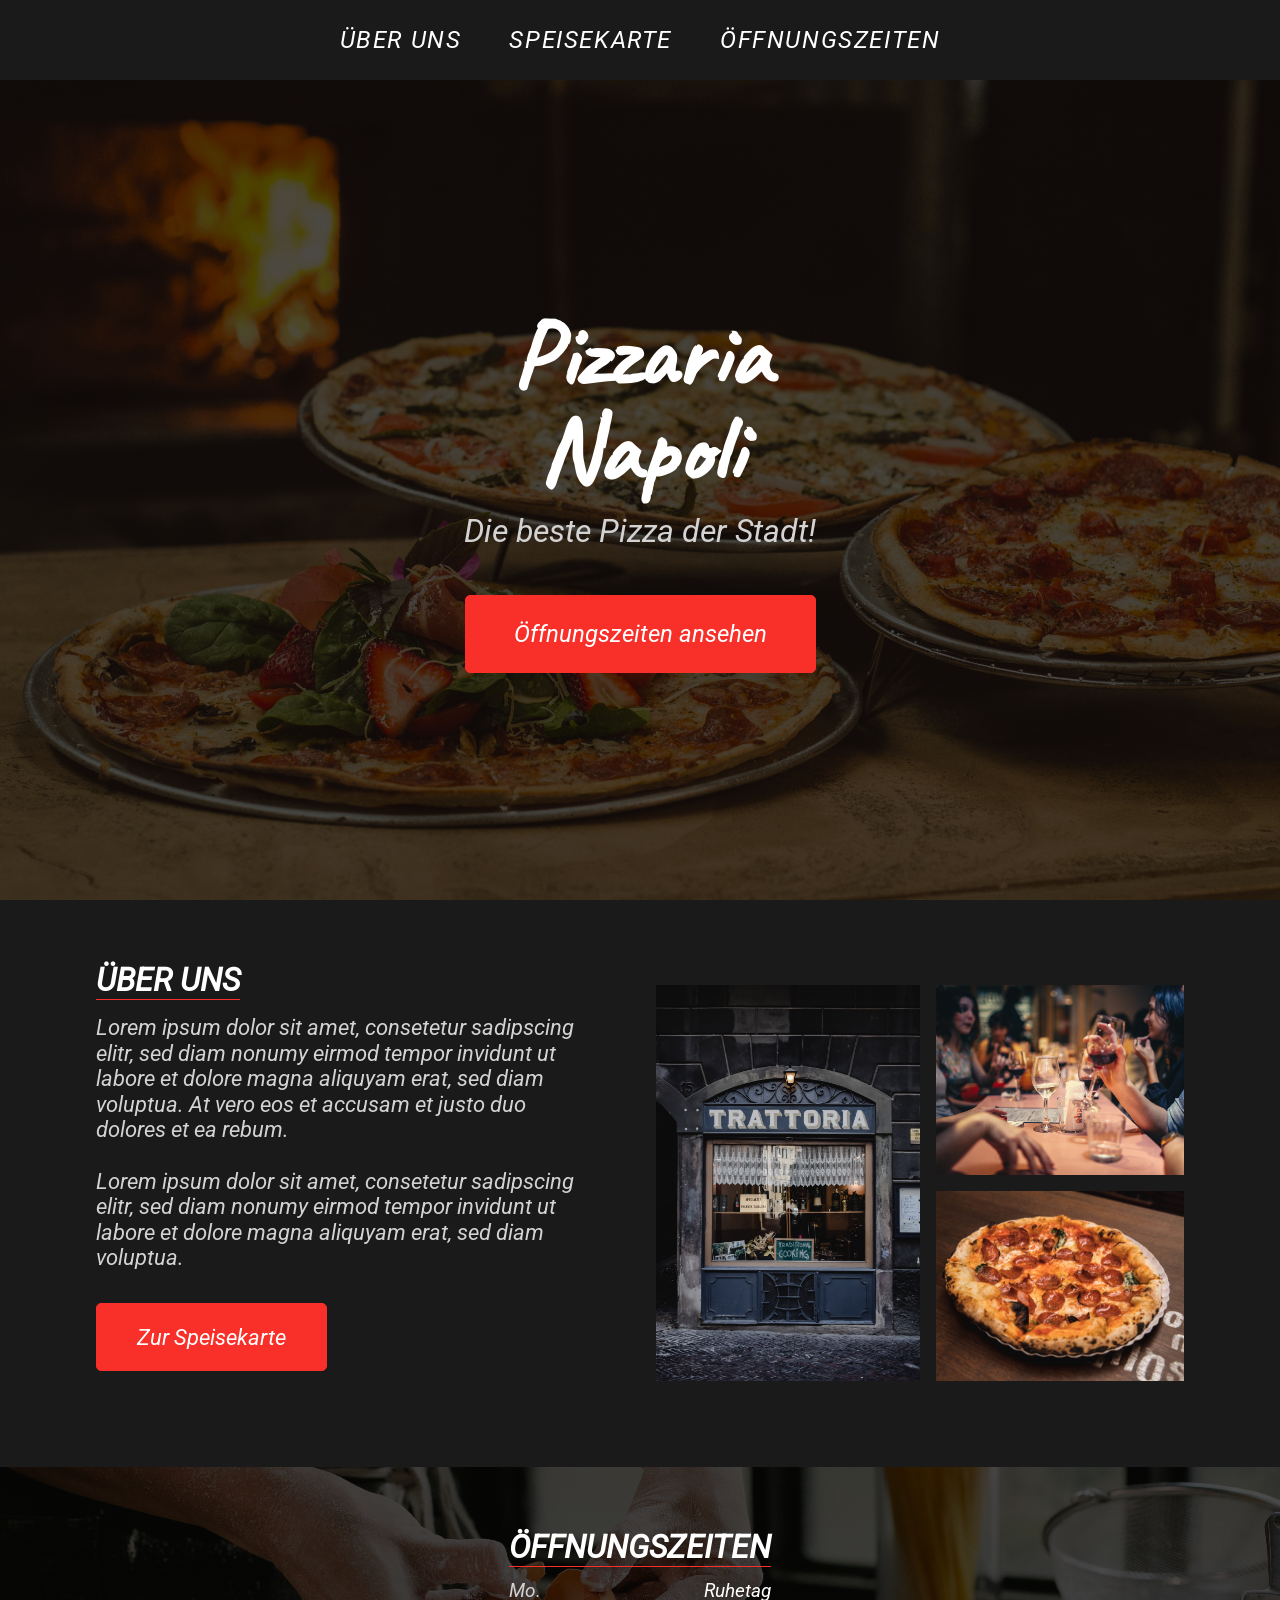
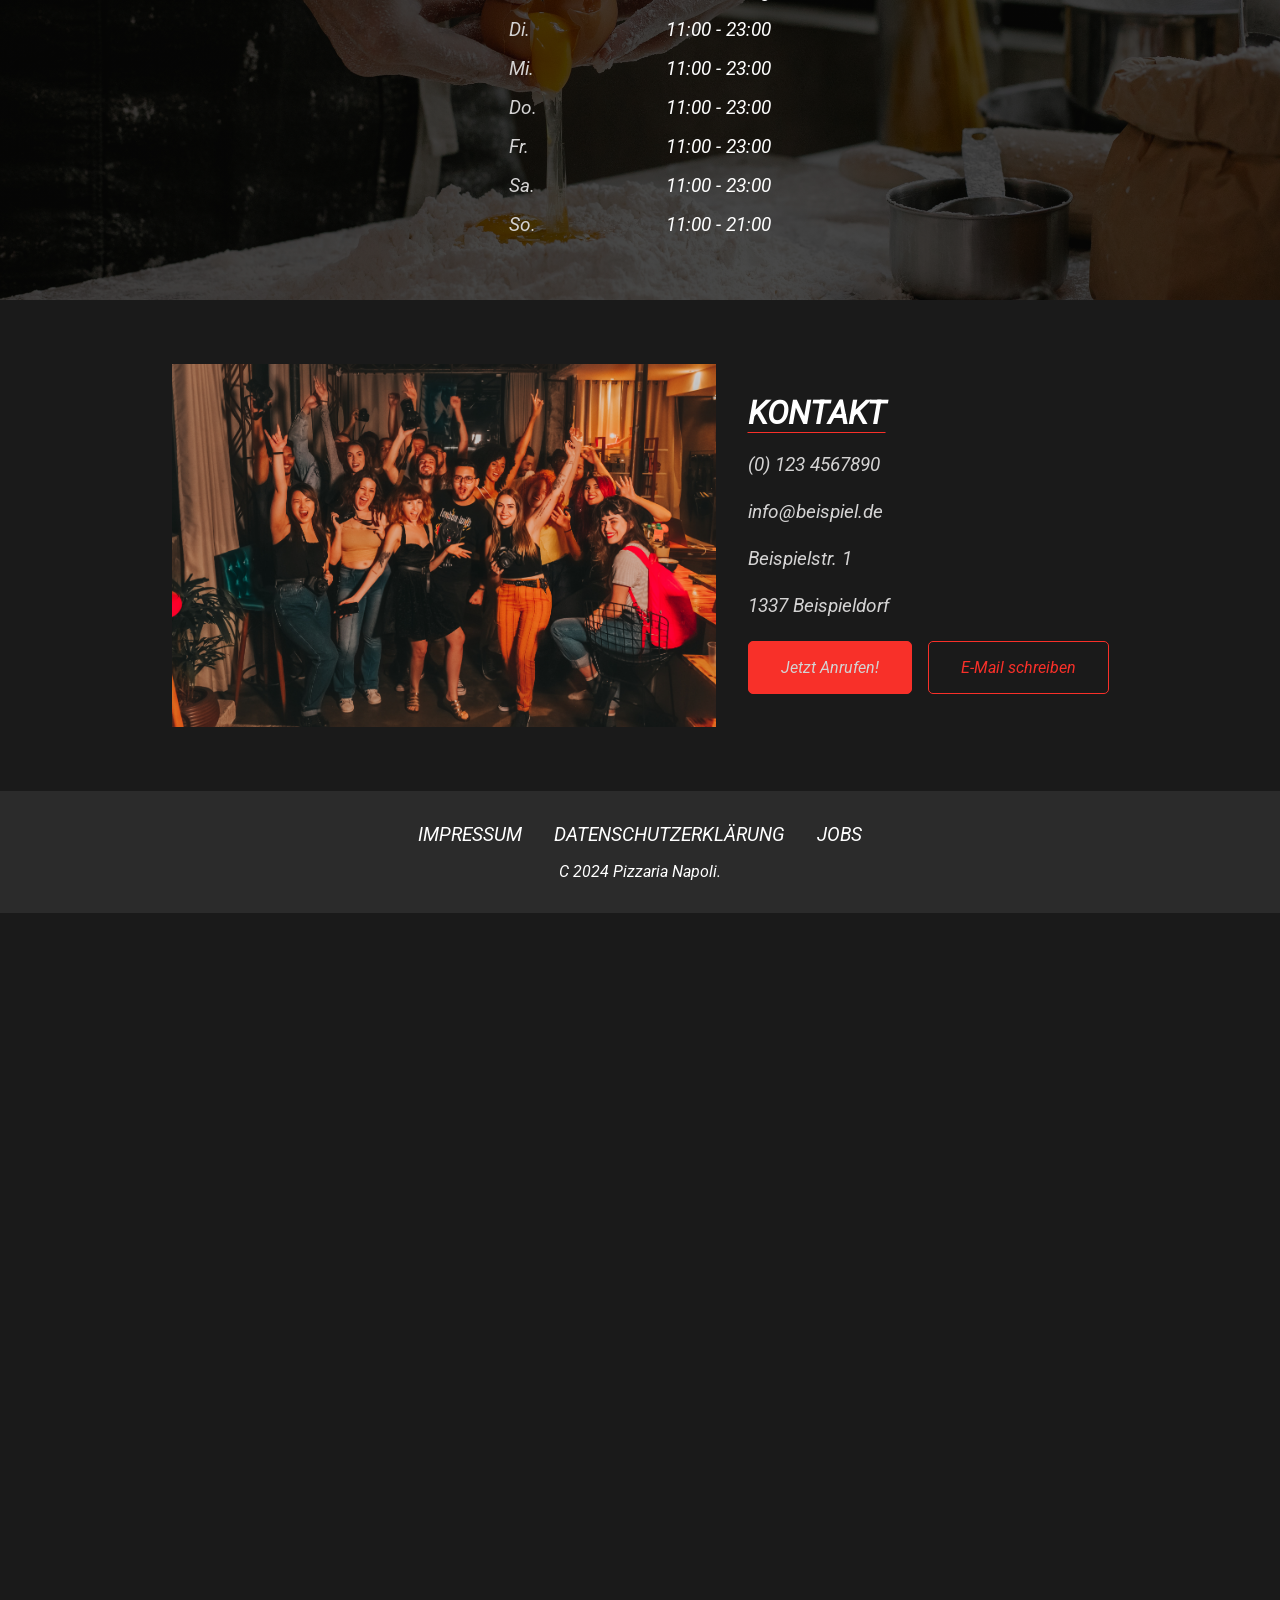
==== index.html @ c0d06c69 "fixing img problems" ====
<!doctype html>
<html lang="de">

<head>
  <meta charset="UTF-8" />
  <meta name="viewport" content="width=device-width, initial-scale=1.0" />
  <title>Document</title>
  <link rel="stylesheet" href="style.css" />
</head>

<body>
  <nav class="navbar">
    <a href="#about">ÜBER UNS</a>
    <a href="">SPEISE<wbr />KARTE</a>
    <a href="">ÖFFNUNGS<wbr />ZEITEN</a>
  </nav>
  <section class="hero">
    <h1 class="title">
      Pizzaria <br />
      Napoli
    </h1>
    <p class="subtitle">Die beste Pizza der Stadt!</p>
    <a class="btn" href="">Öffnungszeiten ansehen</a>
  </section>

  <section id="about" class="about">
    <div class="about-content">
      <h2 class="heading-info">ÜBER UNS</h2>
      <br />
      <p class="about-text">
        Lorem ipsum dolor sit amet, consetetur sadipscing elitr, sed diam
        nonumy eirmod tempor invidunt ut labore et dolore magna aliquyam erat,
        sed diam voluptua. At vero eos et accusam et justo duo dolores et ea
        rebum. <br />
        <br />
        Lorem ipsum dolor sit amet, consetetur sadipscing elitr, sed diam
        nonumy eirmod tempor invidunt ut labore et dolore magna aliquyam erat,
        sed diam voluptua.
      </p>

      <a href="" class="btn-card">Zur Speisekarte</a>

    </div>
    <div class="about-images">
      <img class="about-image about-image-large" src="./img/about-1.jpg" alt="" />
      <div class="about-images-small">
        <img class="about-image" src="./img/about-2.jpg" alt="" />
        <img class="about-image" src="./img/about-3.jpg" alt="" />
      </div>
    </div>
  </section>

  <section id="info" class="info">
    <div class="info-table">
      <h2 class="heading-info">ÖFFNUNGSZEITEN</h2>

      <div class="entry-plan">

        <p class="entry-days">
          <span class="days">Mo.</span>
          <span class="time">Ruhetag</span>
        </p>

        <p class="entry-days">
          <span class="days">Di.</span>
          <span class="time">11:00 - 23:00</span>
        </p>

        <p class="entry-days">
          <span class="days">Mi.</span>
          <span class="time">11:00 - 23:00</span>
        </p>

        <p class="entry-days">
          <span class="days">Do.</span>
          <span class="time">11:00 - 23:00</span>
        </p>

        <p class="entry-days">
          <span class="days">Fr.</span>
          <span class="time">11:00 - 23:00</span>
        </p>

        <p class="entry-days">
          <span class="days">Sa.</span>
          <span class="time">11:00 - 23:00</span>
        </p>

        <p class="entry-days">
          <span class="days">So.</span>
          <span class="time">11:00 - 21:00</span>
        </p>

      </div>

    </div>
  </section>

  <section class="contact">
    <div class="contact-content">
      <img src="./img/contact.jpg" alt="" class="contact-img">
      <div class="contact-details">
        <h2 class="heading-info">KONTAKT</h2>
        <p class="contact-detail">(0) 123 4567890</p>
        <p class="contact-detail">info@beispiel.de</p>
        <p class="contact-detail">Beispielstr. 1</p>
        <p class="contact-detail">1337 Beispieldorf</p>

        <div class="contact-action">
          <a class="btn-call" href="tel:01234567890">Jetzt Anrufen!</a>
          <a href="mailto:info@beispiel.de" class="btn-invert">E-Mail schreiben</a>
        </div>
      </div>
    </div>
  </section>

  <footer class="footer">
    <div class="footer-links">
      <a href="#" class="footer-item">IMPRESSUM</a>
      <a href="#" class="footer-item">DATENSCHUTZERKLÄRUNG</a>
      <a href="#" class="footer-item">JOBS</a>
    </div>
    <p class="footer-copyright">
      C 2024 Pizzaria Napoli.
    </p>

  </footer>

  <section class="placeholder"></section>
</body>

</html>
---- style.css ----
html {
  scroll-behavior: smooth;
}

@font-face {
  font-family: "Caveat";
  src: url("/fonts/Caveat-VariableFont_wght.ttf") format("truetype");
  font-weight: normal;
  font-style: normal;
}

@font-face {
  font-family: "Roboto";
  src: url("/fonts/Roboto-Italic-VariableFont_wdth,wght.ttf") format("truetype");
  font-weight: normal;
  font-style: normal;
}

.placeholder {
  height: 100vh;
}

* {
  margin: 0;
  padding: 0;
}

body {
  background-color: #1a1a1a;
  font-family: "Roboto", sans-serif;
  color: var(--heading-color);

  --primary-color: #f83029;
  --heading-color: rgb(255, 255, 255);
  --text-color: rgb(212, 211, 211);
}

.navbar {
  display: flex;
  justify-content: center;
  align-items: center;
  height: 5rem;
  gap: 1rem;
  font-size: 0.8rem;
  text-align: center;
}

.navbar a {
  text-decoration: none;
  color: var(--heading-color);
  font-family: "Roboto", sans-serif;
  text-transform: uppercase;
  letter-spacing: 0.1rem;
}

.navbar a:hover {
  color: var(--primary-color);
  transition: color 0.3s ease-in-out;
}

.hero {
  background:
    linear-gradient(rgba(0, 0, 0, 0.7), rgba(0, 0, 0, 0.7)), url(./img/hero.jpg);
  background-size: cover;
  background-position: center;
  height: calc(100vh - 5rem);
  display: flex;
  flex-direction: column;
  align-items: center;
  justify-content: center;
  text-align: center;
}

.title {
  font-family: "Caveat", cursive;
  font-size: 3rem;
  line-height: 3rem;
  margin: 0;
}

.subtitle {
  font-family: "Roboto", sans-serif;
  line-height: 1.5rem;
  color: var(--text-color);
  margin: 1rem 0;
}

.btn {
  display: inline-block;
  padding: 1rem 2rem;
  background-color: var(--primary-color);
  text-decoration: none;
  border-radius: 5px;
  margin-top: 2rem;
  border: 1px solid var(--primary-color);
  color: white;
}

.btn-invert {
  background-color: transparent;
    color: var(--primary-color);
    width: fit-content;
    padding: 1rem 2rem;
    border: 1px solid var(--primary-color);
    border-radius: 5px;
    text-decoration: none;
    transition: all 0.2s ease-in-out;
}

.btn-invert:hover {
  background-color: var(--primary-color);
  color: white;
  border: 1px solid var(--primary-color);
  transition: all 0.3s ease-in-out;
}

.btn-call {
  background-color: var(--primary-color);
  color: var(--text-color);
    width: fit-content;
    padding: 1rem 2rem;
    border: 1px solid var(--primary-color);
    border-radius: 5px;
    text-decoration: none;
    transition: all 0.2s ease-in-out;
}

.btn-call:hover {
  background-color: transparent;
  color: var(--primary-color);
  border: 1px solid var(--primary-color);
  transition: all 0.3s ease-in-out;
} 


.btn:hover {
  background-color: transparent;
  color: var(--primary-color);
  border: 1px solid var(--primary-color);
  transition: all 0.3s ease-in-out;
}

.about {
  padding: 4rem 2rem;
}

.about-content {
  display: flex;
  flex-direction: column;
  align-items: left;
}
.heading {
  text-decoration: underline;
  text-decoration-thickness: 1px;
  text-decoration-color: var(--primary-color);
  text-underline-offset: 0.5rem;
  font-size: 2rem;
  line-height: 2rem;
  letter-spacing: 0, 2rem;
  margin-bottom: 1rem;
}

.about-text {
  color: var(--text-color);
  line-height: 1.2rem;
  margin-bottom: 2rem;
}

.btn-card {
    padding: 1rem 2rem;
    width: fit-content;
    background-color: var(--primary-color);
    text-decoration: none;
    border-radius: 5px;
    border: 1px solid var(--primary-color);
    color: white;
    margin: 0 0 2rem;
}

.btn-card:hover {
  background-color: transparent;
  color: var(--primary-color);
  border: 1px solid var(--primary-color);
  transition: all 0.3s ease-in-out;
}

.about-images {
  display: flex;
  width: 100%;
  gap: 0.5rem;
}

.about-image {
  width: 100%;
  height: 100%;
  object-fit: cover;
}

.about-image-large {
  min-width: 50%;
}

.about-images-small {
  display: flex;
  flex-direction: column;
  gap: 0.5rem;
} 

.info {
  padding: 4rem 2rem;
  background: 
  linear-gradient(rgba(0, 0, 0, 0.7), rgba(0, 0, 0, 0.7)), url(./img/info.jpg);
  background-size: cover;
  background-position: center;
  display: flex;
  justify-content: center;
  align-items: center;
}

.info-table {
  display: flex;
  flex-direction: column;
  gap: 1rem;
}

.heading-info {
  text-decoration: underline;
  text-decoration-thickness: 1px;
  text-decoration-color: var(--primary-color);
  text-underline-offset: 0.5rem;
  font-size: 2rem;
  line-height: 2rem;
  letter-spacing: 0, 2rem;
  width: fit-content;
}

.entry-plan {
  display: flex;
  flex-direction: column;

  gap: 1rem;
}

.entry-days {
  display: flex;
  justify-content: space-between;
}

.days {
  color: var(--text-color);
}

.time {
  color: white;
}

.contact {
  display: flex;
  flex-direction: column;
  max-width: 85%;
  padding: 4rem 2rem;
  margin: 0 auto;
}

.contact-content {
  display: flex;
  flex-direction: column;
  gap: 2rem;
}

.contact-img {
  width: 100%;
}

.contact-details {
  display: flex;
  flex-direction: column;
  gap: 0.5rem;
}

.contact-detail {
  margin-top: 0.5rem;
  color: var(--text-color);
  font-size: 1rem;
}

.contact-action {
  display: flex;
  flex-direction: column;
  gap: 0.5rem;
  margin-top: 1rem;
}

.footer {
  background-color: #2b2b2b;
  padding: 2rem;
  display: flex;
  flex-direction: column;
  align-items: center;
  gap: 1rem;
}

.footer-links {
  display: flex;
  flex-direction: column;
  align-items: center;
  gap: 0.5rem;
}

.footer-item {
  color: white;
  text-decoration: none;
  font-size: 1rem;
  
}

.footer-item:hover {
  color: var(--primary-color);
  transition: color 0,3s ease-in-out;
}

.footer-copyright {
  color: white;
  font-size: 0.8rem;
}

@media only screen and (min-width: 600px) {
  
  .navbar {
    gap: 2rem;
    font-size: 1.5rem;
  }

  .title {
    font-size: 5rem;
    line-height: 5rem;
  }

  .subtitle {
    font-size: 1.5rem;
    line-height: 1.5rem;
  }

  .btn {
    padding: 1.25rem 2.5rem;
    font-size: 1.2rem;
  }
  
  .about-text {
    font-size: 1.2rem;
    line-height: 1.4rem;
  }

  .contact-content {
    flex-direction: row;
    align-items: center;
    justify-content: space-between;  
  }


  .contact-img {
    width: 60%;
  }

  .footer-links {
    flex-direction: row;
    gap: 2rem;
  }

  .footer-item {
    font-size: 1.2rem;
  }

  .footer-copyright {
    font-size: 1rem;
  }
}

@media only screen and (min-width: 1000px) {
  .navbar {
    gap: 3rem;
  }

  .title {
    font-size: 6rem;
    line-height: 6rem;
  }

  .subtitle {
    font-size: 2rem;
    line-height: 2rem;
  }

  .btn {
    padding: 1.5rem 3rem;
    font-size: 1.5rem;
  }

  .about {
    display: grid;
    gap: 2rem;
    grid-template-columns: 1fr 1fr;
    align-items: center;
    margin: 0 4rem;
  }

  .about-text {
    font-size: 1.4rem;
    line-height: 1.6rem;
    max-width: 500px;
  }

  .about-images {
    gap: 1rem;
  }

  .about-images-small {
    gap: 1rem;
  }

  .heading {
    font-size: 3rem;
    line-height: 3rem;
  }

  .btn-card {
    font-size: 1.4rem;
    padding: 1.25rem 2.5rem;

  }

  .entry-plan {
    font-size: 1.2rem;
  }

  .contact-img {
    width: 50%;
  }
  .contact-content {
    flex-direction: row;
    align-items: center;
    gap: 2rem;
    justify-content: center;
  }

  .contact-action {
    flex-direction: row;
    gap: 1rem;
  }

  .contact-detail {
    font-size: 1.2rem;
    margin-top: 1rem;
  }

  .heading-info {
    font-size: 2rem;
    line-height: 2rem;
  }
  
}
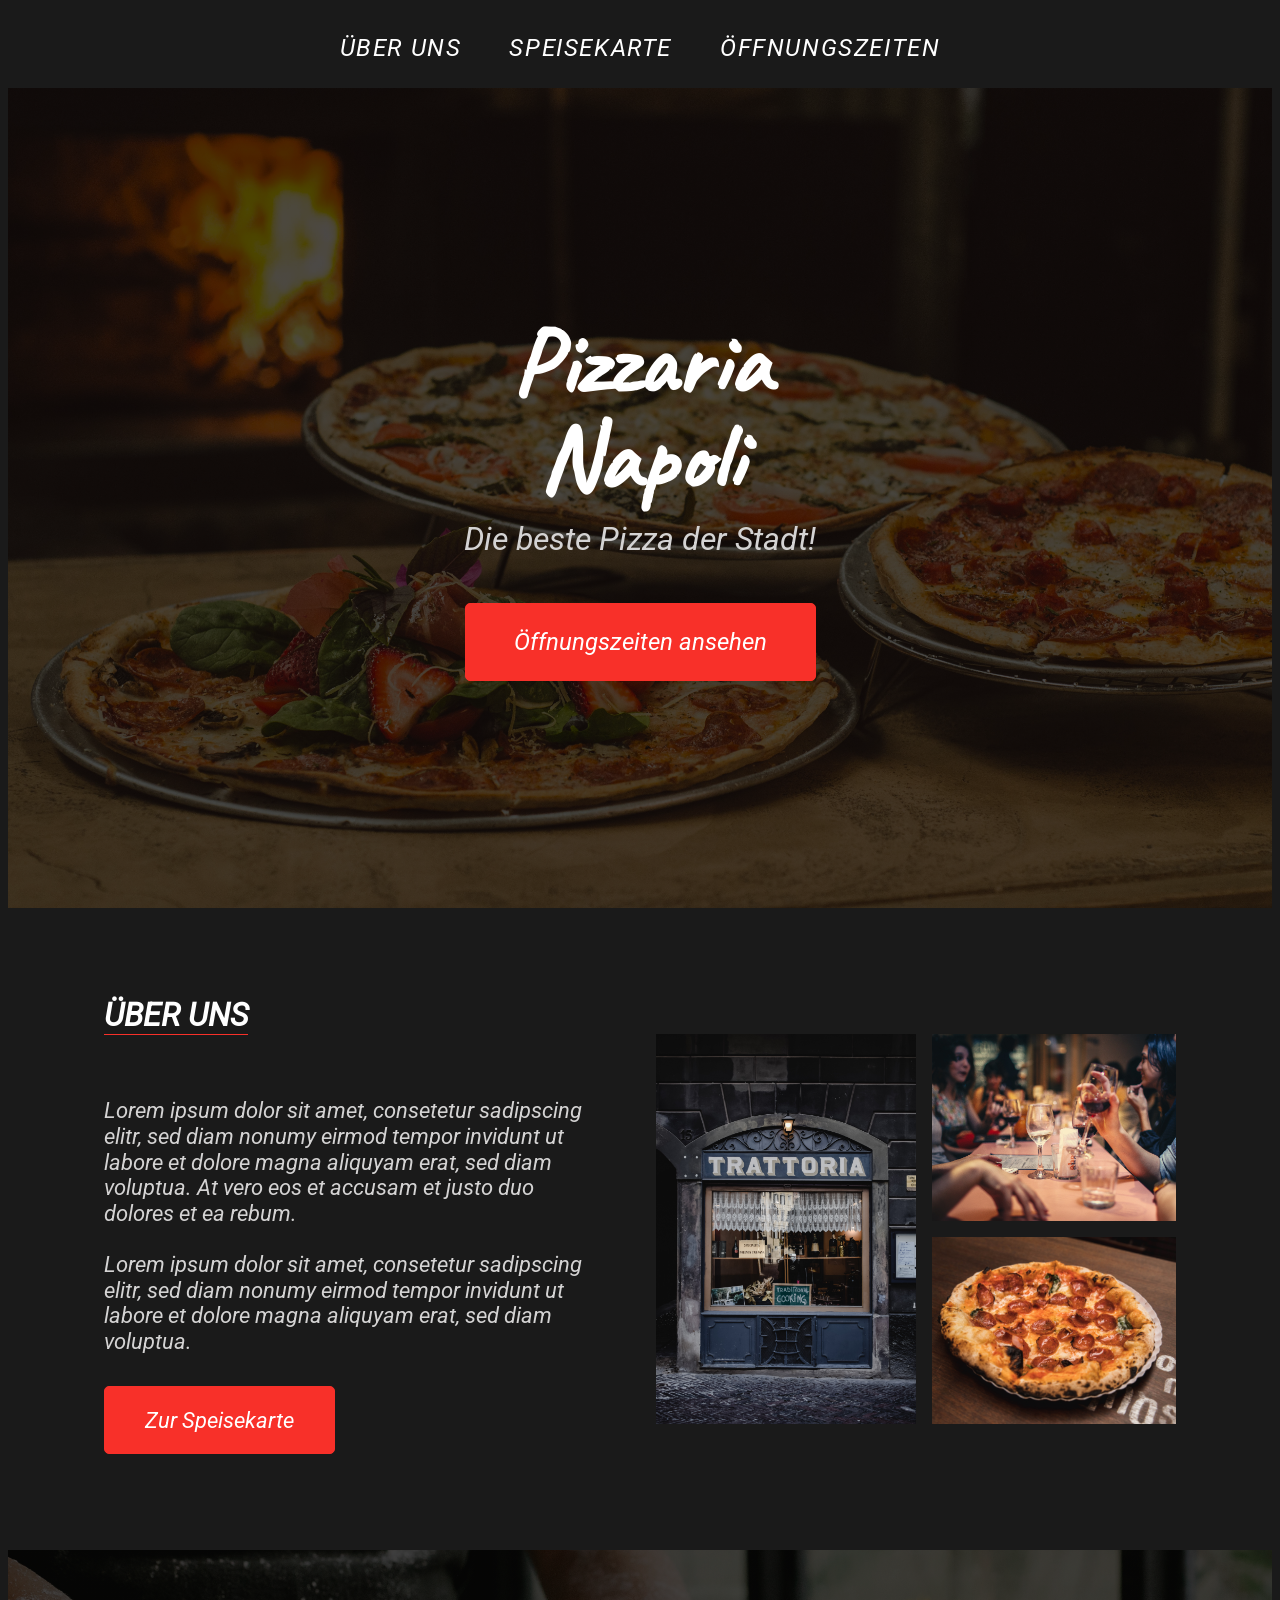
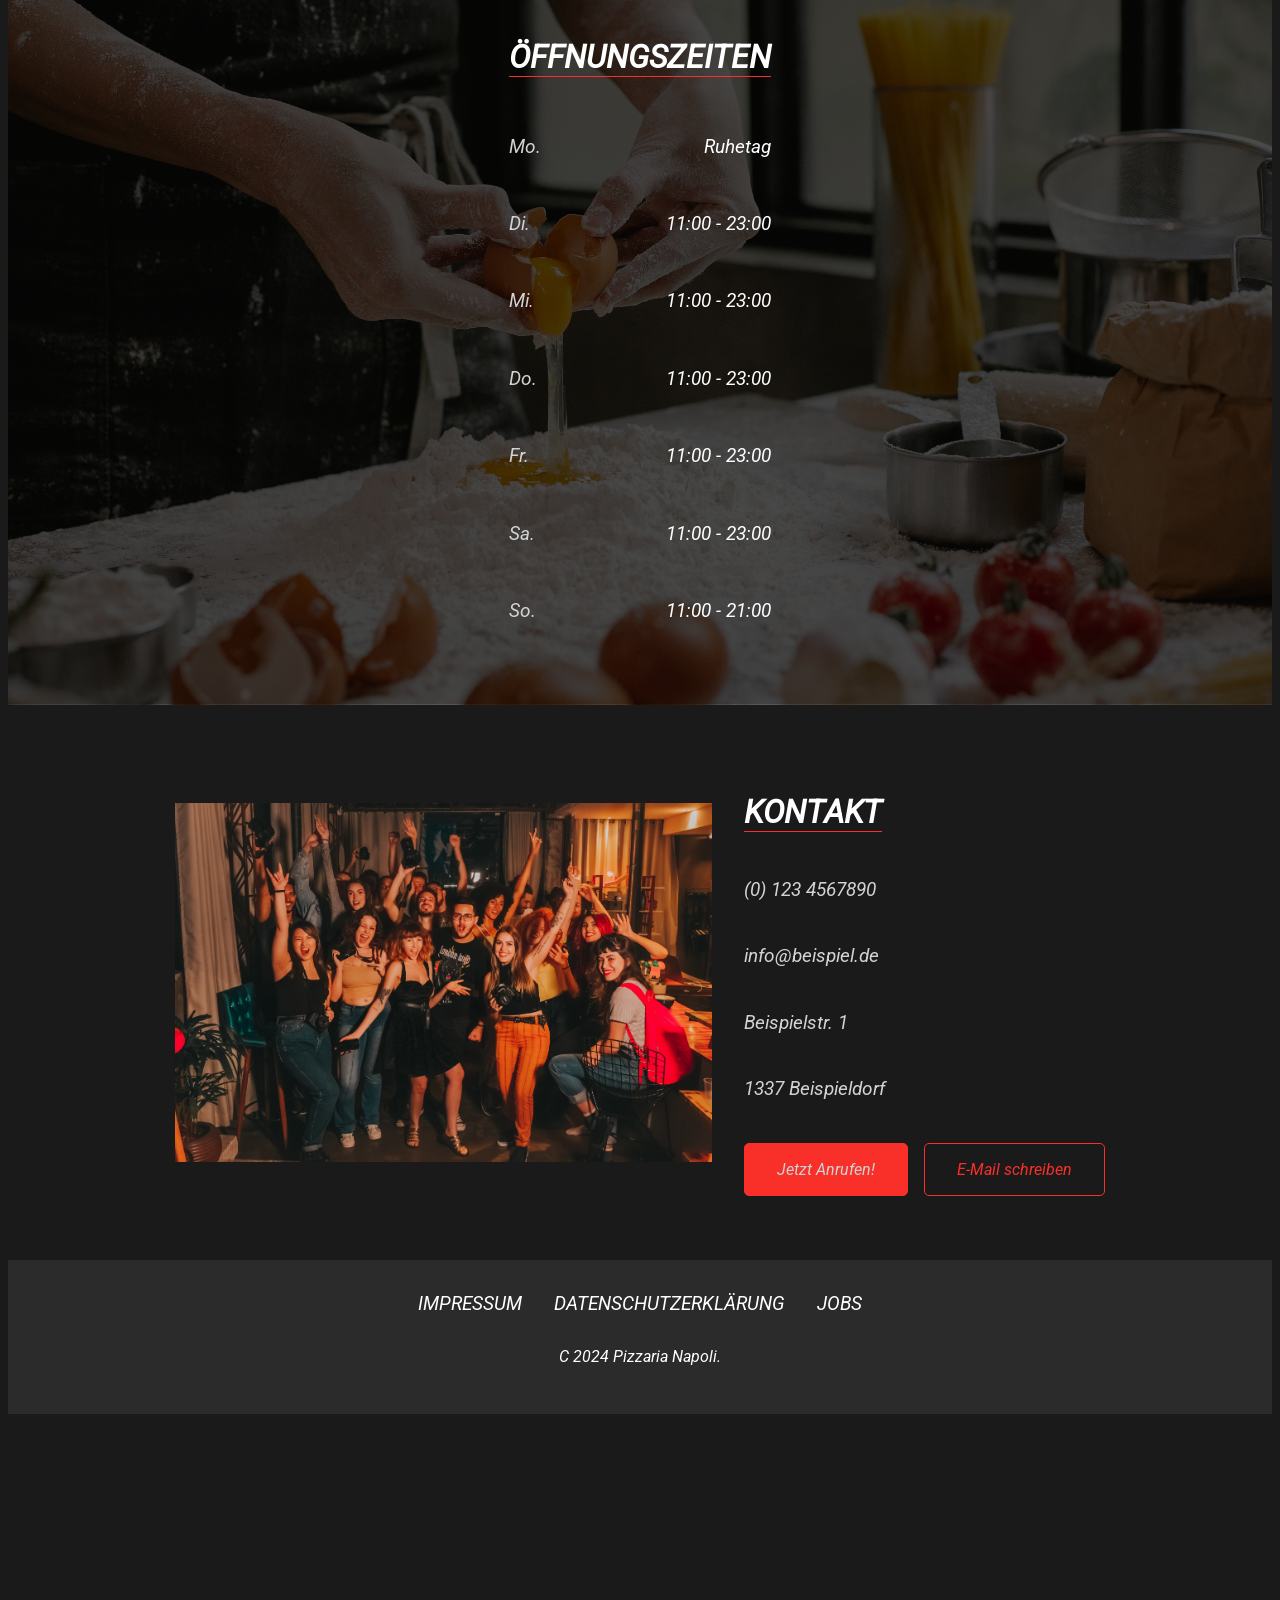
==== commit 5bb4dfe2: "fixed btn's" ====
--- a/index.html
+++ b/index.html
@@ -1,132 +1,129 @@
 <!doctype html>
 <html lang="de">
+  <head>
+    <meta charset="UTF-8" />
+    <meta name="viewport" content="width=device-width, initial-scale=1.0" />
+    <title>>Pizzaria Napoli</title>
+    <link rel="stylesheet" href="style.css" />
+  </head>
 
-<head>
-  <meta charset="UTF-8" />
-  <meta name="viewport" content="width=device-width, initial-scale=1.0" />
-  <title>Document</title>
-  <link rel="stylesheet" href="style.css" />
-</head>
+  <body>
+    <nav class="navbar">
+      <a href="#about">ÜBER UNS</a>
+      <a href="">SPEISE<wbr />KARTE</a>
+      <a href="#info">ÖFFNUNGS<wbr />ZEITEN</a>
+    </nav>
+    <section class="hero">
+      <h1 class="title">
+        Pizzaria <br />
+        Napoli
+      </h1>
+      <p class="subtitle">Die beste Pizza der Stadt!</p>
+      <a class="btn" href="#info">Öffnungszeiten ansehen</a>
+    </section>
 
-<body>
-  <nav class="navbar">
-    <a href="#about">ÜBER UNS</a>
-    <a href="">SPEISE<wbr />KARTE</a>
-    <a href="">ÖFFNUNGS<wbr />ZEITEN</a>
-  </nav>
-  <section class="hero">
-    <h1 class="title">
-      Pizzaria <br />
-      Napoli
-    </h1>
-    <p class="subtitle">Die beste Pizza der Stadt!</p>
-    <a class="btn" href="">Öffnungszeiten ansehen</a>
-  </section>
-
-  <section id="about" class="about">
-    <div class="about-content">
-      <h2 class="heading-info">ÜBER UNS</h2>
-      <br />
-      <p class="about-text">
-        Lorem ipsum dolor sit amet, consetetur sadipscing elitr, sed diam
-        nonumy eirmod tempor invidunt ut labore et dolore magna aliquyam erat,
-        sed diam voluptua. At vero eos et accusam et justo duo dolores et ea
-        rebum. <br />
+    <section id="about" class="about">
+      <div class="about-content">
+        <h2 class="heading-info">ÜBER UNS</h2>
         <br />
-        Lorem ipsum dolor sit amet, consetetur sadipscing elitr, sed diam
-        nonumy eirmod tempor invidunt ut labore et dolore magna aliquyam erat,
-        sed diam voluptua.
-      </p>
-
-      <a href="" class="btn-card">Zur Speisekarte</a>
-
-    </div>
-    <div class="about-images">
-      <img class="about-image about-image-large" src="./img/about-1.jpg" alt="" />
-      <div class="about-images-small">
-        <img class="about-image" src="./img/about-2.jpg" alt="" />
-        <img class="about-image" src="./img/about-3.jpg" alt="" />
-      </div>
-    </div>
-  </section>
-
-  <section id="info" class="info">
-    <div class="info-table">
-      <h2 class="heading-info">ÖFFNUNGSZEITEN</h2>
-
-      <div class="entry-plan">
-
-        <p class="entry-days">
-          <span class="days">Mo.</span>
-          <span class="time">Ruhetag</span>
+        <p class="about-text">
+          Lorem ipsum dolor sit amet, consetetur sadipscing elitr, sed diam
+          nonumy eirmod tempor invidunt ut labore et dolore magna aliquyam erat,
+          sed diam voluptua. At vero eos et accusam et justo duo dolores et ea
+          rebum. <br />
+          <br />
+          Lorem ipsum dolor sit amet, consetetur sadipscing elitr, sed diam
+          nonumy eirmod tempor invidunt ut labore et dolore magna aliquyam erat,
+          sed diam voluptua.
         </p>
 
-        <p class="entry-days">
-          <span class="days">Di.</span>
-          <span class="time">11:00 - 23:00</span>
-        </p>
-
-        <p class="entry-days">
-          <span class="days">Mi.</span>
-          <span class="time">11:00 - 23:00</span>
-        </p>
-
-        <p class="entry-days">
-          <span class="days">Do.</span>
-          <span class="time">11:00 - 23:00</span>
-        </p>
-
-        <p class="entry-days">
-          <span class="days">Fr.</span>
-          <span class="time">11:00 - 23:00</span>
-        </p>
-
-        <p class="entry-days">
-          <span class="days">Sa.</span>
-          <span class="time">11:00 - 23:00</span>
-        </p>
-
-        <p class="entry-days">
-          <span class="days">So.</span>
-          <span class="time">11:00 - 21:00</span>
-        </p>
-
+        <a href="" class="btn-card">Zur Speisekarte</a>
       </div>
-
-    </div>
-  </section>
-
-  <section class="contact">
-    <div class="contact-content">
-      <img src="./img/contact.jpg" alt="" class="contact-img">
-      <div class="contact-details">
-        <h2 class="heading-info">KONTAKT</h2>
-        <p class="contact-detail">(0) 123 4567890</p>
-        <p class="contact-detail">info@beispiel.de</p>
-        <p class="contact-detail">Beispielstr. 1</p>
-        <p class="contact-detail">1337 Beispieldorf</p>
-
-        <div class="contact-action">
-          <a class="btn-call" href="tel:01234567890">Jetzt Anrufen!</a>
-          <a href="mailto:info@beispiel.de" class="btn-invert">E-Mail schreiben</a>
+      <div class="about-images">
+        <img
+          class="about-image about-image-large"
+          src="./img/about-1.jpg"
+          alt=""
+        />
+        <div class="about-images-small">
+          <img class="about-image" src="./img/about-2.jpg" alt="" />
+          <img class="about-image" src="./img/about-3.jpg" alt="" />
         </div>
       </div>
-    </div>
-  </section>
+    </section>
 
-  <footer class="footer">
-    <div class="footer-links">
-      <a href="#" class="footer-item">IMPRESSUM</a>
-      <a href="#" class="footer-item">DATENSCHUTZERKLÄRUNG</a>
-      <a href="#" class="footer-item">JOBS</a>
-    </div>
-    <p class="footer-copyright">
-      C 2024 Pizzaria Napoli.
-    </p>
+    <section id="info" class="info">
+      <div class="info-table">
+        <h2 class="heading-info">ÖFFNUNGSZEITEN</h2>
 
-  </footer>
+        <div class="entry-plan">
+          <p class="entry-days">
+            <span class="days">Mo.</span>
+            <span class="time">Ruhetag</span>
+          </p>
 
-  <section class="placeholder"></section>
-</body>
+          <p class="entry-days">
+            <span class="days">Di.</span>
+            <span class="time">11:00 - 23:00</span>
+          </p>
 
-</html>+          <p class="entry-days">
+            <span class="days">Mi.</span>
+            <span class="time">11:00 - 23:00</span>
+          </p>
+
+          <p class="entry-days">
+            <span class="days">Do.</span>
+            <span class="time">11:00 - 23:00</span>
+          </p>
+
+          <p class="entry-days">
+            <span class="days">Fr.</span>
+            <span class="time">11:00 - 23:00</span>
+          </p>
+
+          <p class="entry-days">
+            <span class="days">Sa.</span>
+            <span class="time">11:00 - 23:00</span>
+          </p>
+
+          <p class="entry-days">
+            <span class="days">So.</span>
+            <span class="time">11:00 - 21:00</span>
+          </p>
+        </div>
+      </div>
+    </section>
+
+    <section class="contact">
+      <div class="contact-content">
+        <img src="./img/contact.jpg" alt="" class="contact-img" />
+        <div class="contact-details">
+          <h2 class="heading-info">KONTAKT</h2>
+          <p class="contact-detail">(0) 123 4567890</p>
+          <p class="contact-detail">info@beispiel.de</p>
+          <p class="contact-detail">Beispielstr. 1</p>
+          <p class="contact-detail">1337 Beispieldorf</p>
+
+          <div class="contact-action">
+            <a class="btn-call" href="tel:01234567890">Jetzt Anrufen!</a>
+            <a href="mailto:info@beispiel.de" class="btn-invert"
+              >E-Mail schreiben</a
+            >
+          </div>
+        </div>
+      </div>
+    </section>
+
+    <footer class="footer">
+      <div class="footer-links">
+        <a href="#" class="footer-item">IMPRESSUM</a>
+        <a href="#" class="footer-item">DATENSCHUTZERKLÄRUNG</a>
+        <a href="#" class="footer-item">JOBS</a>
+      </div>
+      <p class="footer-copyright">C 2024 Pizzaria Napoli.</p>
+    </footer>
+
+    <section class="placeholder"></section>
+  </body>
+</html>
--- a/style.css
+++ b/style.css
@@ -4,14 +4,15 @@
 
 @font-face {
   font-family: "Caveat";
-  src: url("/fonts/Caveat-VariableFont_wght.ttf") format("truetype");
+  src: url("./fonts/Caveat-VariableFont_wght.ttf") format("truetype");
   font-weight: normal;
   font-style: normal;
 }
 
 @font-face {
   font-family: "Roboto";
-  src: url("/fonts/Roboto-Italic-VariableFont_wdth,wght.ttf") format("truetype");
+  src: url("./fonts/Roboto-Italic-VariableFont_wdth,wght.ttf")
+    format("truetype");
   font-weight: normal;
   font-style: normal;
 }
@@ -19,8 +20,7 @@
 .placeholder {
   height: 100vh;
 }
-
-* {
+q * {
   margin: 0;
   padding: 0;
 }
@@ -98,13 +98,13 @@
 
 .btn-invert {
   background-color: transparent;
-    color: var(--primary-color);
-    width: fit-content;
-    padding: 1rem 2rem;
-    border: 1px solid var(--primary-color);
-    border-radius: 5px;
-    text-decoration: none;
-    transition: all 0.2s ease-in-out;
+  color: var(--primary-color);
+  width: fit-content;
+  padding: 1rem 2rem;
+  border: 1px solid var(--primary-color);
+  border-radius: 5px;
+  text-decoration: none;
+  transition: all 0.2s ease-in-out;
 }
 
 .btn-invert:hover {
@@ -117,12 +117,12 @@
 .btn-call {
   background-color: var(--primary-color);
   color: var(--text-color);
-    width: fit-content;
-    padding: 1rem 2rem;
-    border: 1px solid var(--primary-color);
-    border-radius: 5px;
-    text-decoration: none;
-    transition: all 0.2s ease-in-out;
+  width: fit-content;
+  padding: 1rem 2rem;
+  border: 1px solid var(--primary-color);
+  border-radius: 5px;
+  text-decoration: none;
+  transition: all 0.2s ease-in-out;
 }
 
 .btn-call:hover {
@@ -130,8 +130,7 @@
   color: var(--primary-color);
   border: 1px solid var(--primary-color);
   transition: all 0.3s ease-in-out;
-} 
-
+}
 
 .btn:hover {
   background-color: transparent;
@@ -167,14 +166,14 @@
 }
 
 .btn-card {
-    padding: 1rem 2rem;
-    width: fit-content;
-    background-color: var(--primary-color);
-    text-decoration: none;
-    border-radius: 5px;
-    border: 1px solid var(--primary-color);
-    color: white;
-    margin: 0 0 2rem;
+  padding: 1rem 2rem;
+  width: fit-content;
+  background-color: var(--primary-color);
+  text-decoration: none;
+  border-radius: 5px;
+  border: 1px solid var(--primary-color);
+  color: white;
+  margin: 0 0 2rem;
 }
 
 .btn-card:hover {
@@ -204,12 +203,12 @@
   display: flex;
   flex-direction: column;
   gap: 0.5rem;
-} 
+}
 
 .info {
   padding: 4rem 2rem;
-  background: 
-  linear-gradient(rgba(0, 0, 0, 0.7), rgba(0, 0, 0, 0.7)), url(./img/info.jpg);
+  background:
+    linear-gradient(rgba(0, 0, 0, 0.7), rgba(0, 0, 0, 0.7)), url(./img/info.jpg);
   background-size: cover;
   background-position: center;
   display: flex;
@@ -311,12 +310,13 @@
   color: white;
   text-decoration: none;
   font-size: 1rem;
-  
 }
 
 .footer-item:hover {
   color: var(--primary-color);
-  transition: color 0,3s ease-in-out;
+  transition:
+    color 0,
+    3s ease-in-out;
 }
 
 .footer-copyright {
@@ -325,7 +325,6 @@
 }
 
 @media only screen and (min-width: 600px) {
-  
   .navbar {
     gap: 2rem;
     font-size: 1.5rem;
@@ -345,7 +344,7 @@
     padding: 1.25rem 2.5rem;
     font-size: 1.2rem;
   }
-  
+
   .about-text {
     font-size: 1.2rem;
     line-height: 1.4rem;
@@ -354,9 +353,8 @@
   .contact-content {
     flex-direction: row;
     align-items: center;
-    justify-content: space-between;  
-  }
-
+    justify-content: space-between;
+  }
 
   .contact-img {
     width: 60%;
@@ -426,7 +424,6 @@
   .btn-card {
     font-size: 1.4rem;
     padding: 1.25rem 2.5rem;
-
   }
 
   .entry-plan {
@@ -457,6 +454,4 @@
     font-size: 2rem;
     line-height: 2rem;
   }
-  
-}
-
+}
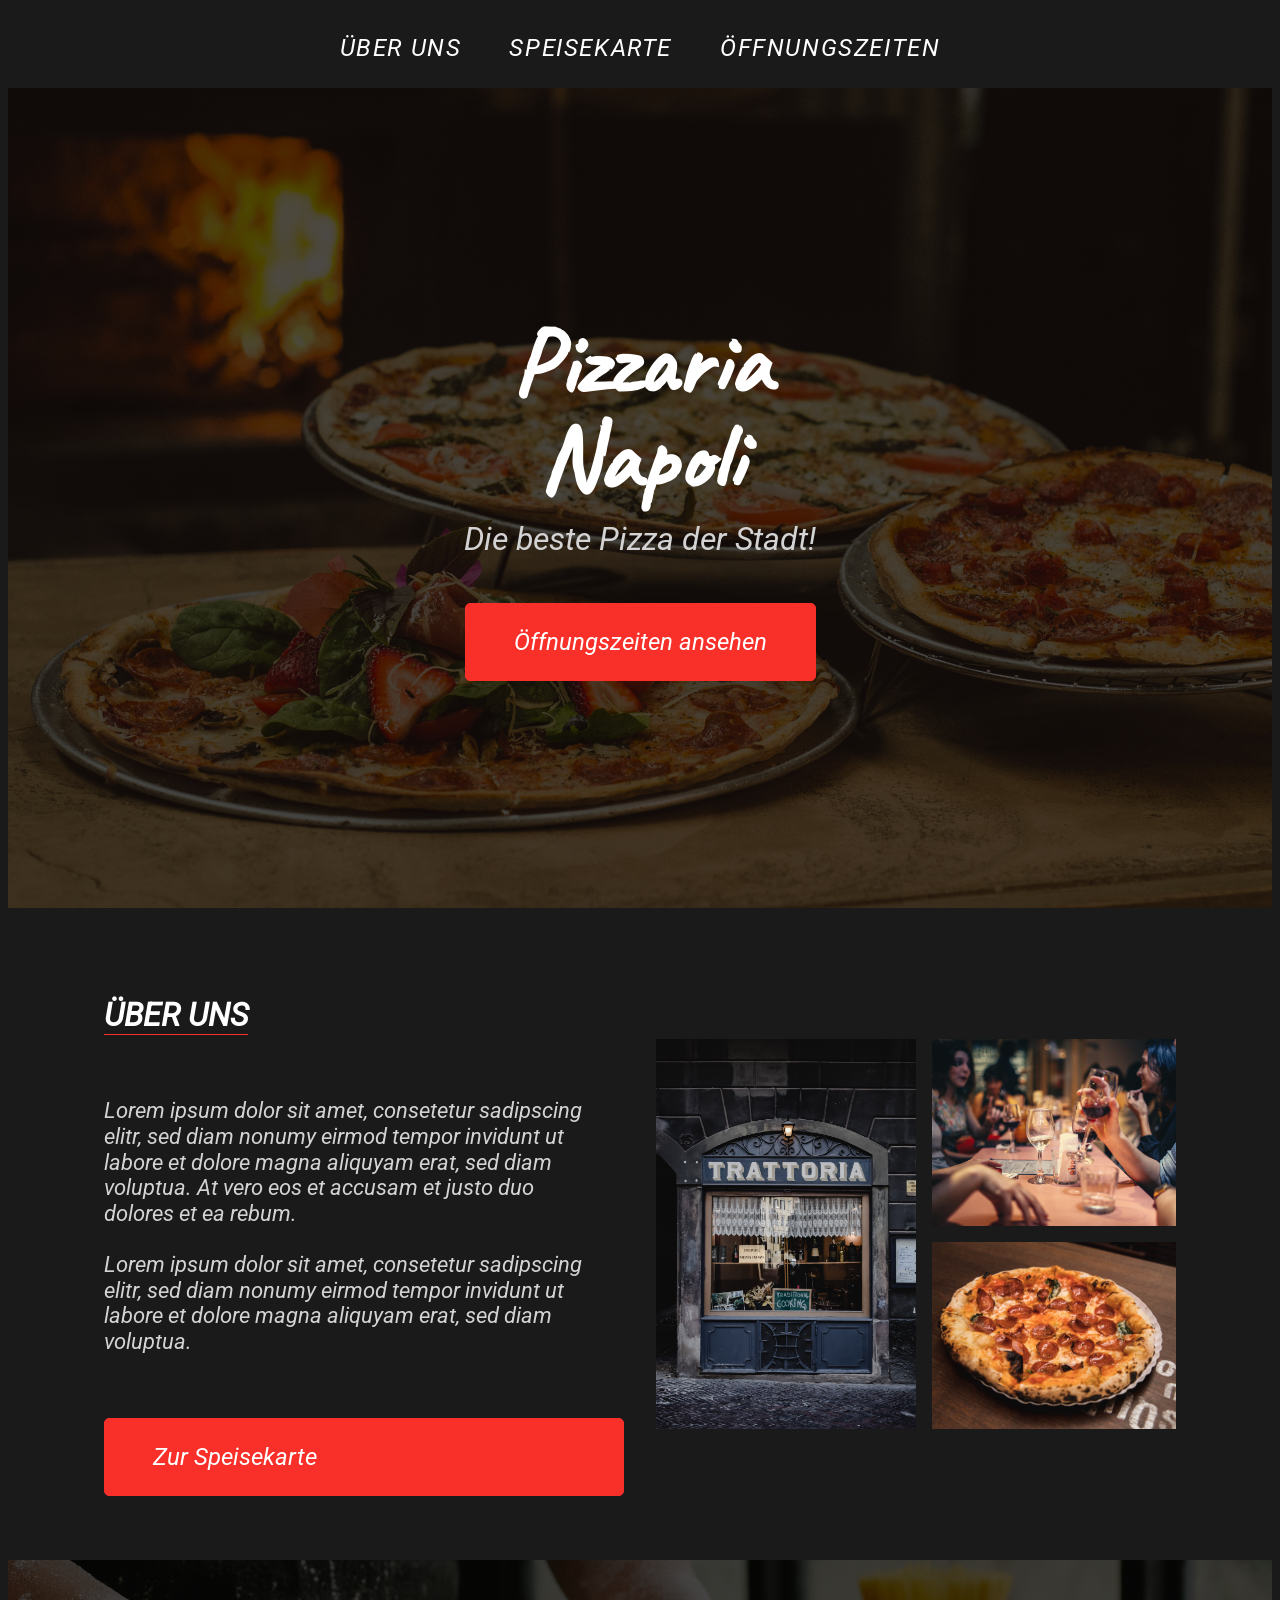
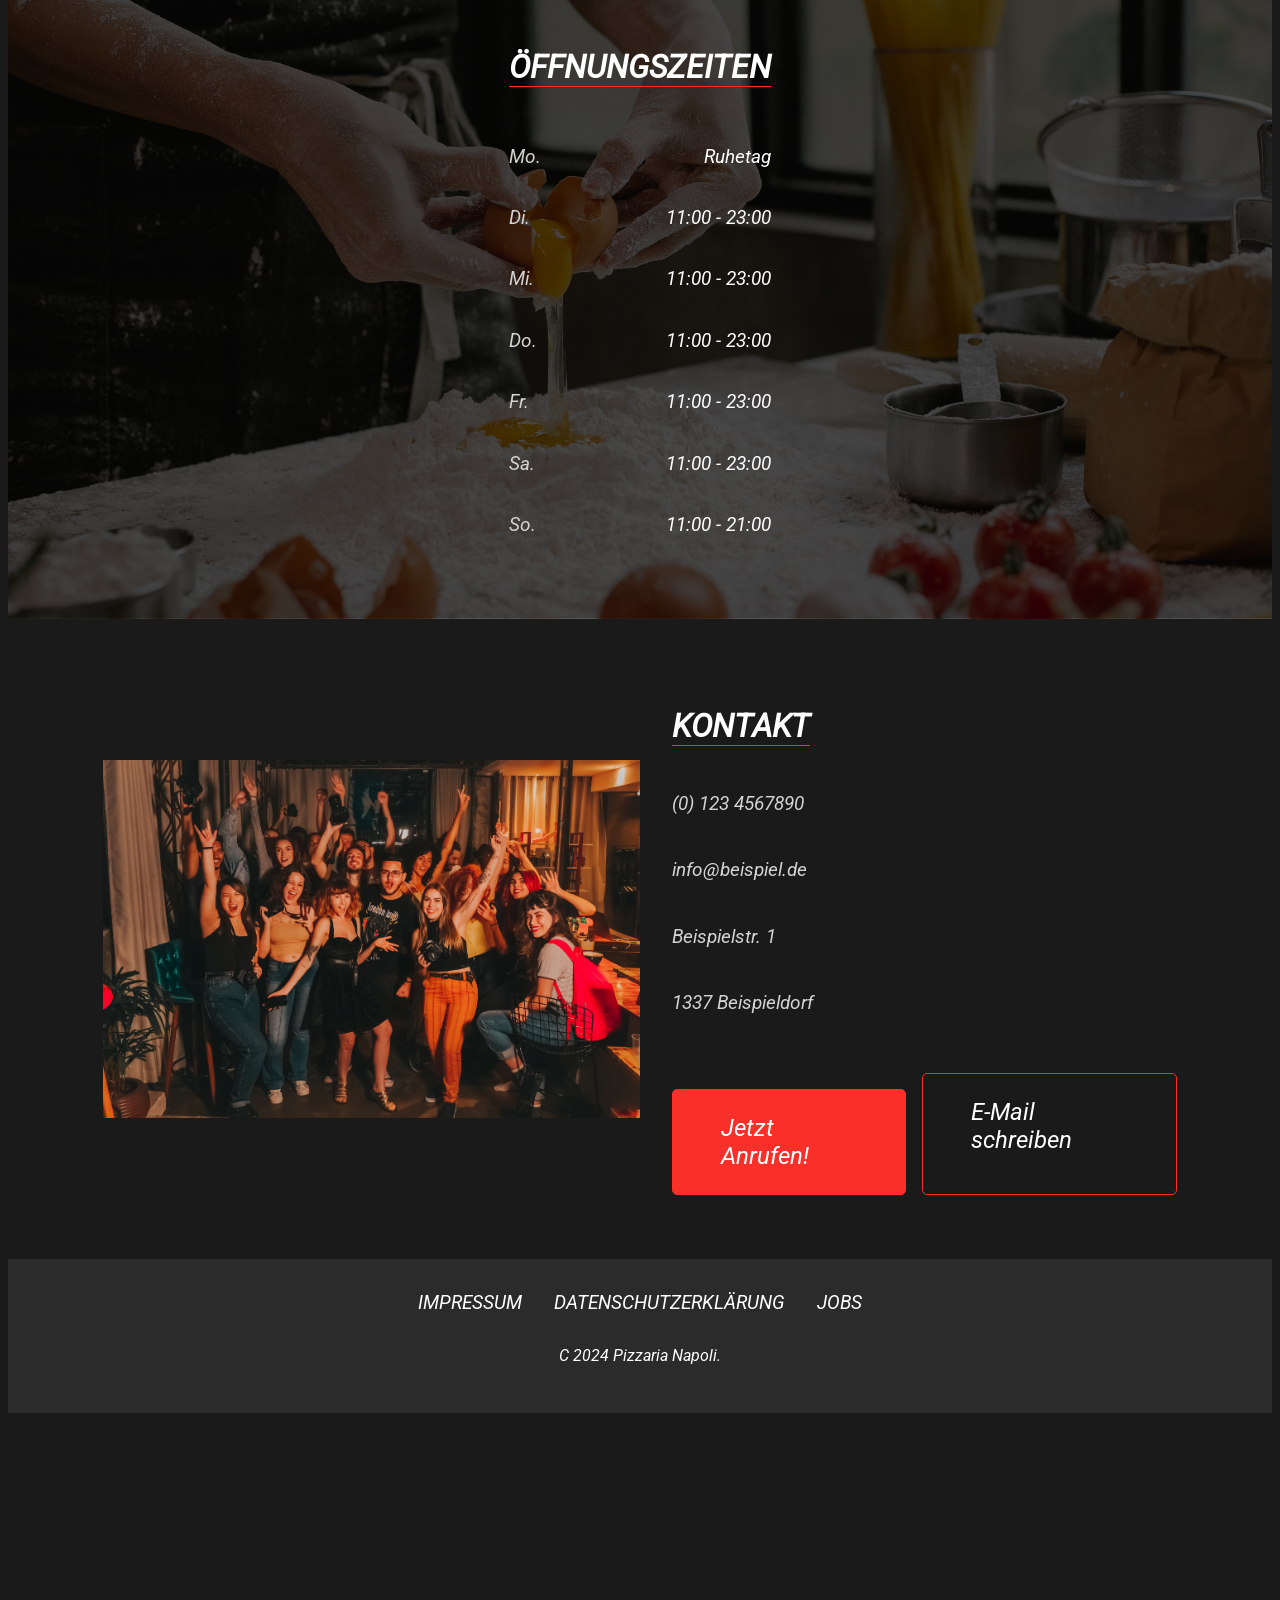
==== commit ec693d14: "patched btn-class" ====
--- a/index.html
+++ b/index.html
@@ -37,7 +37,7 @@
           sed diam voluptua.
         </p>
 
-        <a href="" class="btn-card">Zur Speisekarte</a>
+        <a href="" class="btn">Zur Speisekarte</a>
       </div>
       <div class="about-images">
         <img
@@ -106,7 +106,7 @@
           <p class="contact-detail">1337 Beispieldorf</p>
 
           <div class="contact-action">
-            <a class="btn-call" href="tel:01234567890">Jetzt Anrufen!</a>
+            <a class="btn" href="tel:01234567890">Jetzt Anrufen!</a>
             <a href="mailto:info@beispiel.de" class="btn-invert"
               >E-Mail schreiben</a
             >
--- a/style.css
+++ b/style.css
@@ -96,46 +96,26 @@
   color: white;
 }
 
-.btn-invert {
-  background-color: transparent;
-  color: var(--primary-color);
-  width: fit-content;
-  padding: 1rem 2rem;
-  border: 1px solid var(--primary-color);
-  border-radius: 5px;
-  text-decoration: none;
-  transition: all 0.2s ease-in-out;
-}
-
-.btn-invert:hover {
-  background-color: var(--primary-color);
-  color: white;
-  border: 1px solid var(--primary-color);
-  transition: all 0.3s ease-in-out;
-}
-
-.btn-call {
-  background-color: var(--primary-color);
-  color: var(--text-color);
-  width: fit-content;
-  padding: 1rem 2rem;
-  border: 1px solid var(--primary-color);
-  border-radius: 5px;
-  text-decoration: none;
-  transition: all 0.2s ease-in-out;
-}
-
-.btn-call:hover {
-  background-color: transparent;
-  color: var(--primary-color);
-  border: 1px solid var(--primary-color);
-  transition: all 0.3s ease-in-out;
-}
-
 .btn:hover {
   background-color: transparent;
   color: var(--primary-color);
+  transition: all 0.3s ease-in-out;
+}
+
+.btn-invert {
+  display: inline-block;
+  padding: 1rem 2.5rem;
+  background-color: transparent;
+  text-decoration: none;
+  border-radius: 5px;
+  margin-top: 1rem;
   border: 1px solid var(--primary-color);
+  color: white;
+}
+
+.btn-invert:hover {
+  background-color: var(--primary-color);
+  color: white;
   transition: all 0.3s ease-in-out;
 }
 
@@ -165,24 +145,6 @@
   margin-bottom: 2rem;
 }
 
-.btn-card {
-  padding: 1rem 2rem;
-  width: fit-content;
-  background-color: var(--primary-color);
-  text-decoration: none;
-  border-radius: 5px;
-  border: 1px solid var(--primary-color);
-  color: white;
-  margin: 0 0 2rem;
-}
-
-.btn-card:hover {
-  background-color: transparent;
-  color: var(--primary-color);
-  border: 1px solid var(--primary-color);
-  transition: all 0.3s ease-in-out;
-}
-
 .about-images {
   display: flex;
   width: 100%;
@@ -236,8 +198,6 @@
 .entry-plan {
   display: flex;
   flex-direction: column;
-
-  gap: 1rem;
 }
 
 .entry-days {
@@ -345,6 +305,11 @@
     font-size: 1.2rem;
   }
 
+  .btn-invert {
+    padding: 1.25rem 2.5rem;
+    font-size: 1.2rem;
+  }
+
   .about-text {
     font-size: 1.2rem;
     line-height: 1.4rem;
@@ -390,6 +355,11 @@
   }
 
   .btn {
+    padding: 1.5rem 3rem;
+    font-size: 1.5rem;
+  }
+
+  .btn-invert {
     padding: 1.5rem 3rem;
     font-size: 1.5rem;
   }
@@ -421,11 +391,6 @@
     line-height: 3rem;
   }
 
-  .btn-card {
-    font-size: 1.4rem;
-    padding: 1.25rem 2.5rem;
-  }
-
   .entry-plan {
     font-size: 1.2rem;
   }
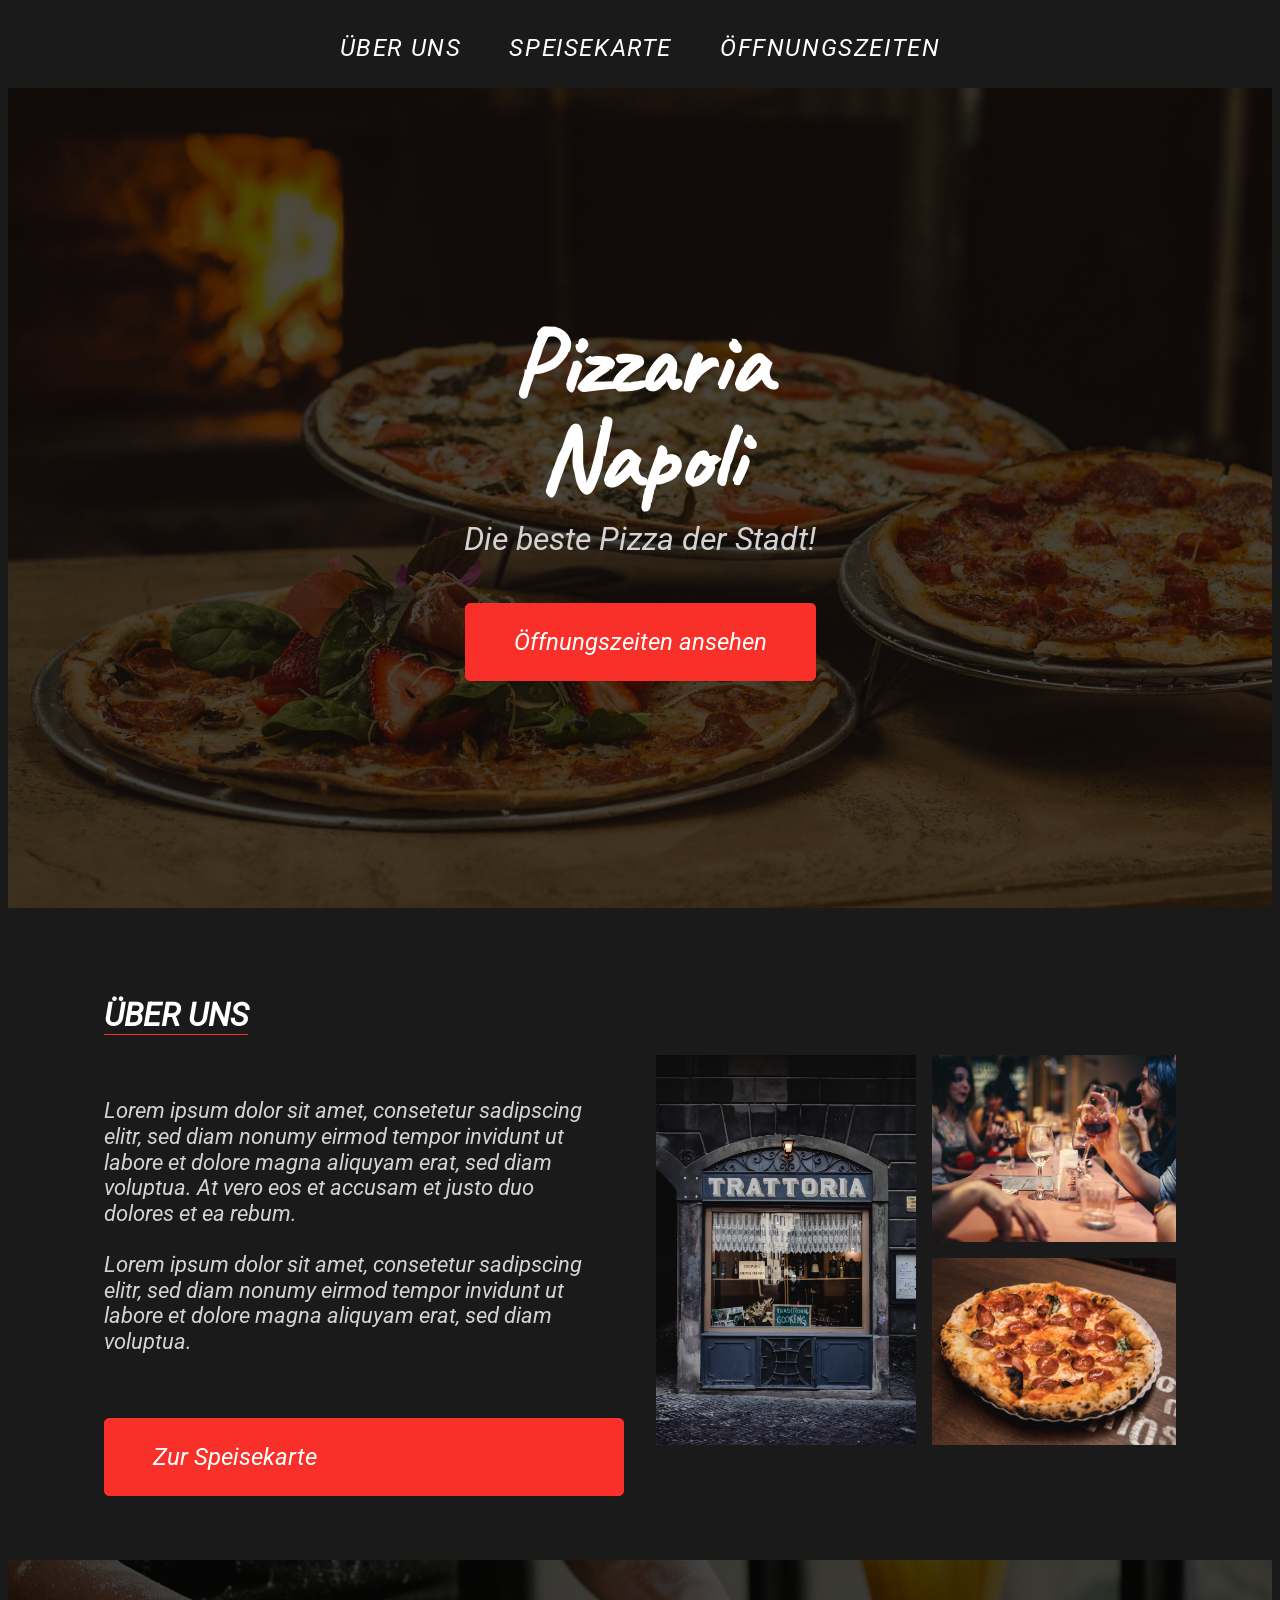
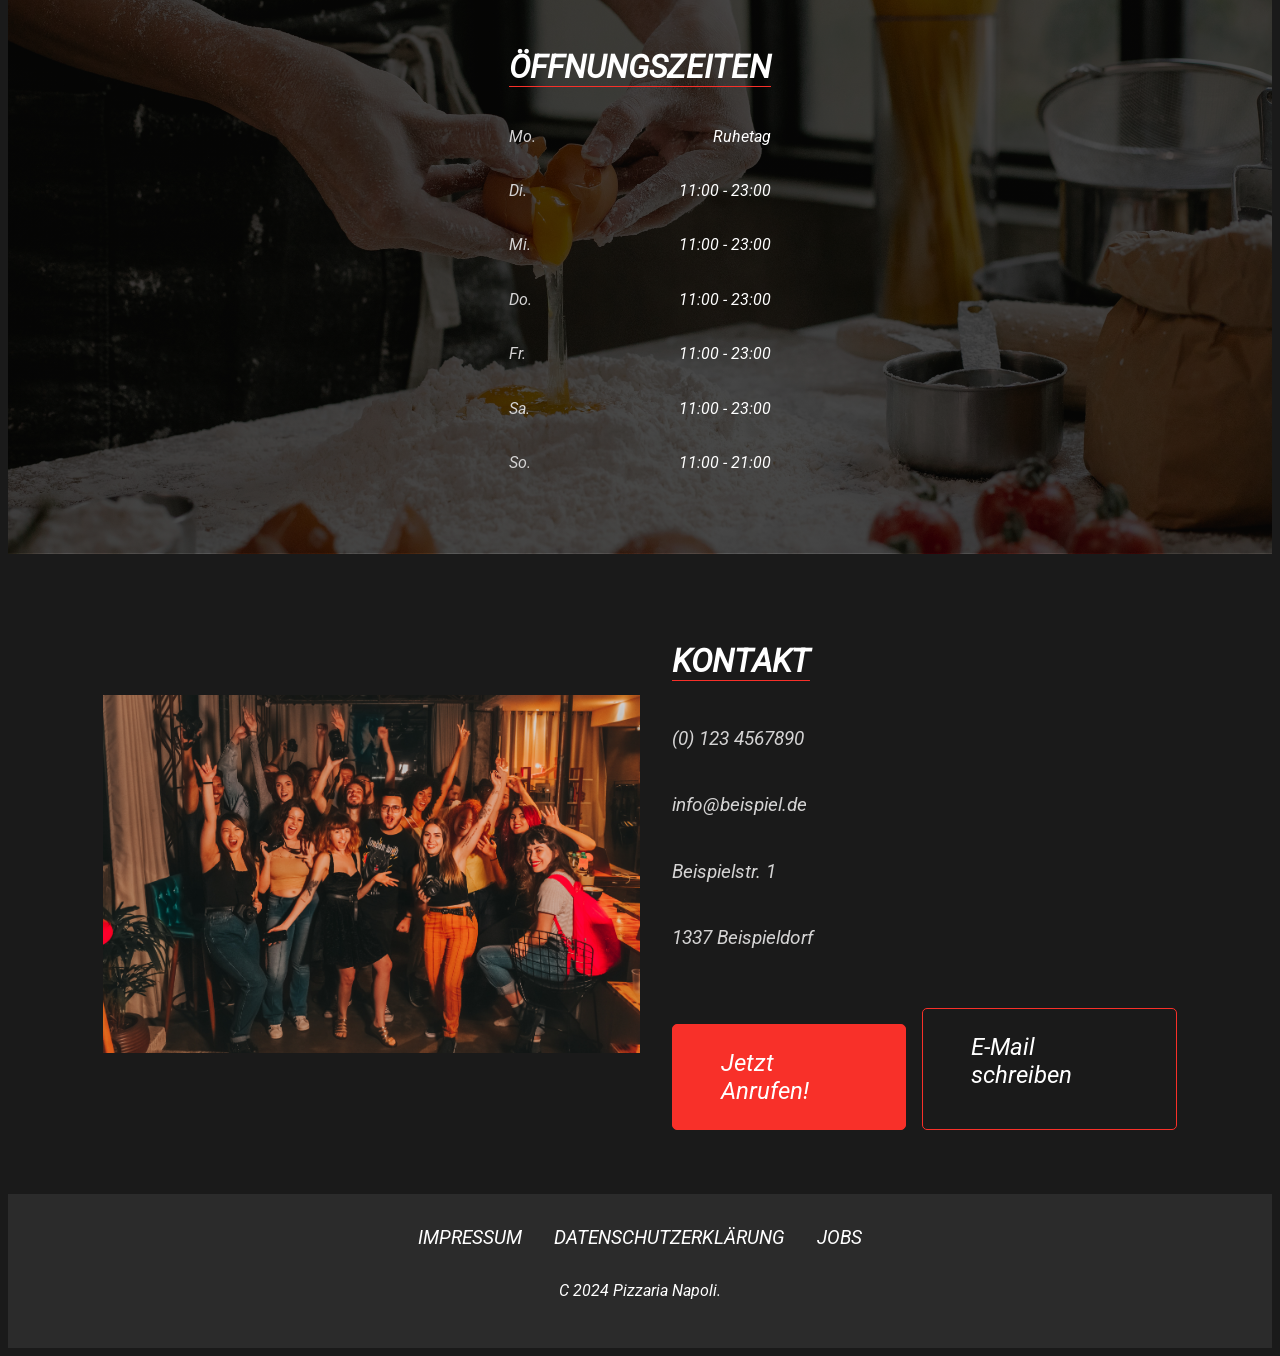
==== commit 2525813a: "info optimization: Adjusted font size and line height for better readability in the .days and .time " ====
--- a/index.html
+++ b/index.html
@@ -123,7 +123,5 @@
       </div>
       <p class="footer-copyright">C 2024 Pizzaria Napoli.</p>
     </footer>
-
-    <section class="placeholder"></section>
   </body>
 </html>
--- a/style.css
+++ b/style.css
@@ -147,6 +147,7 @@
 
 .about-images {
   display: flex;
+  margin-top: 2rem;
   width: 100%;
   gap: 0.5rem;
 }
@@ -181,7 +182,6 @@
 .info-table {
   display: flex;
   flex-direction: column;
-  gap: 1rem;
 }
 
 .heading-info {
@@ -192,7 +192,6 @@
   font-size: 2rem;
   line-height: 2rem;
   letter-spacing: 0, 2rem;
-  width: fit-content;
 }
 
 .entry-plan {
@@ -207,10 +206,14 @@
 
 .days {
   color: var(--text-color);
+  font-size: 1rem;
+  line-height: 1rem;
 }
 
 .time {
   color: white;
+  font-size: 1rem;
+  line-height: 1rem;
 }
 
 .contact {
@@ -248,6 +251,7 @@
   flex-direction: column;
   gap: 0.5rem;
   margin-top: 1rem;
+  inline-size: fit-content;
 }
 
 .footer {
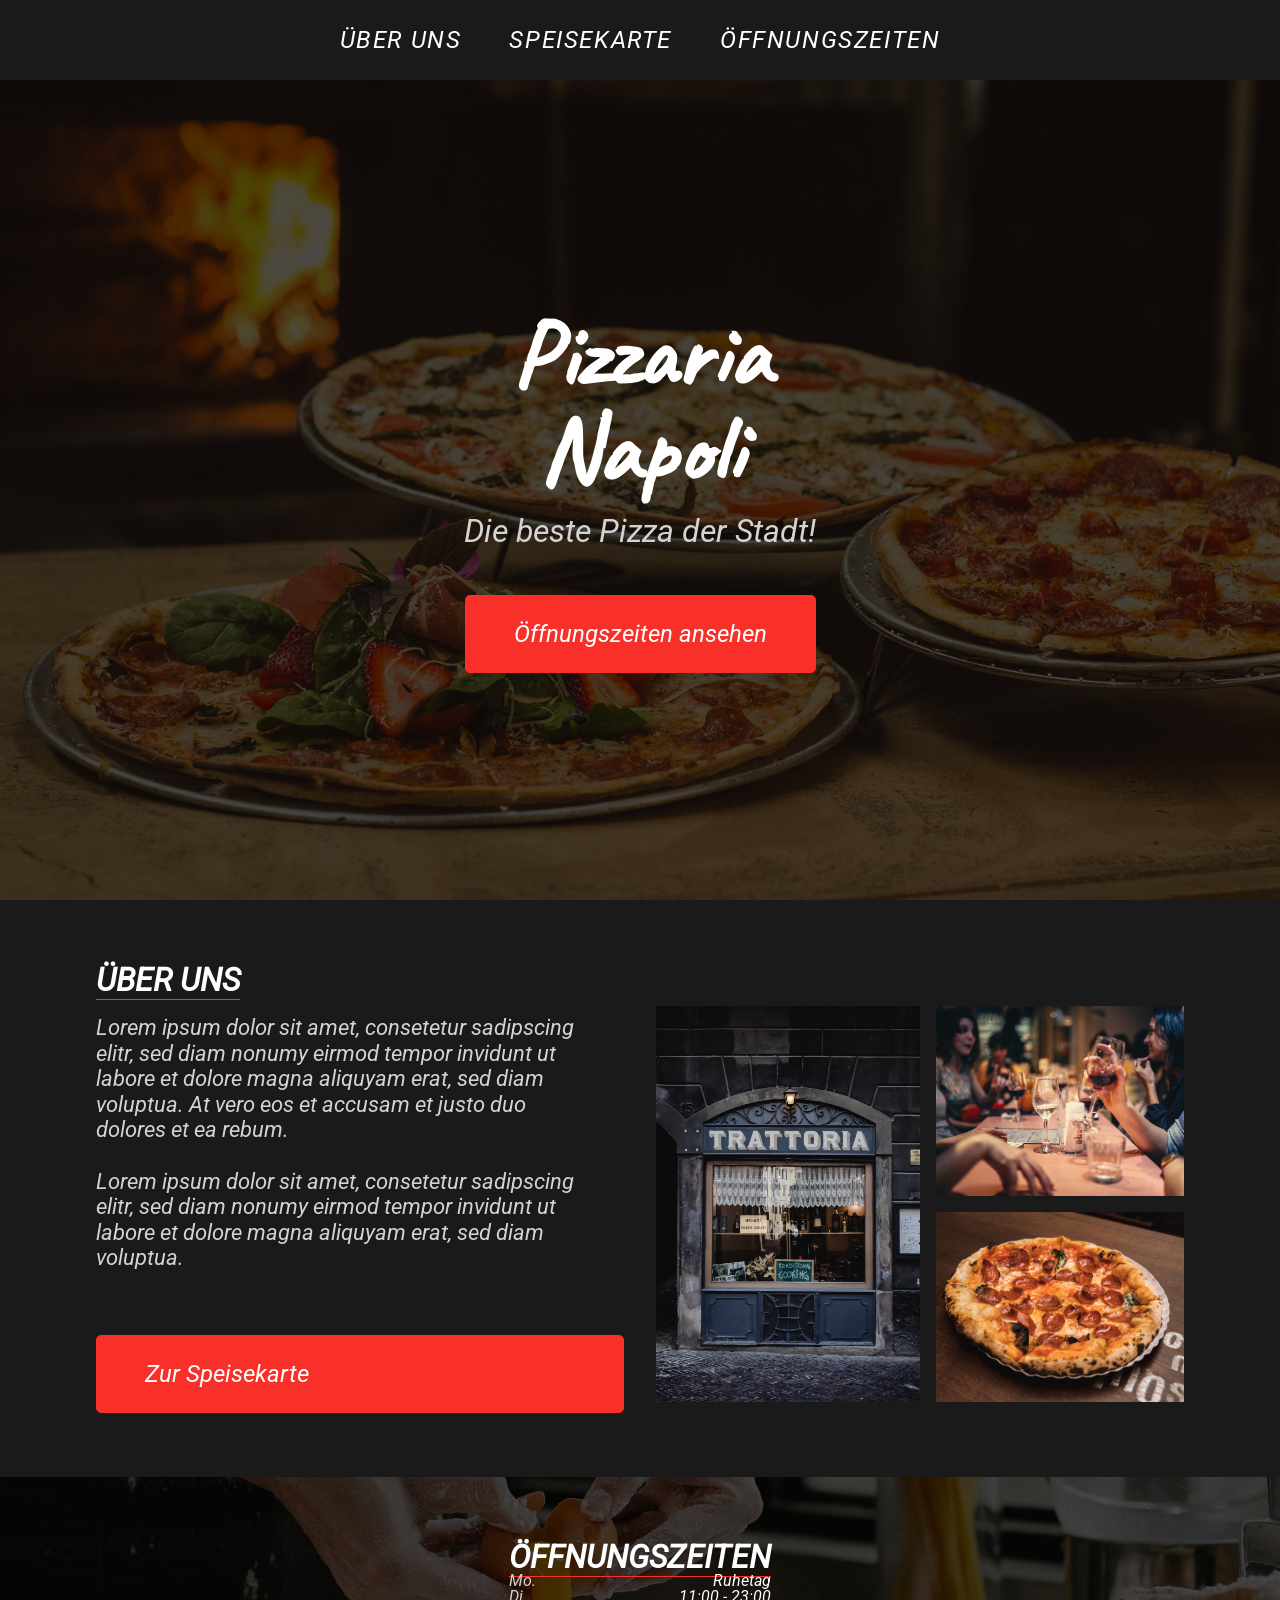
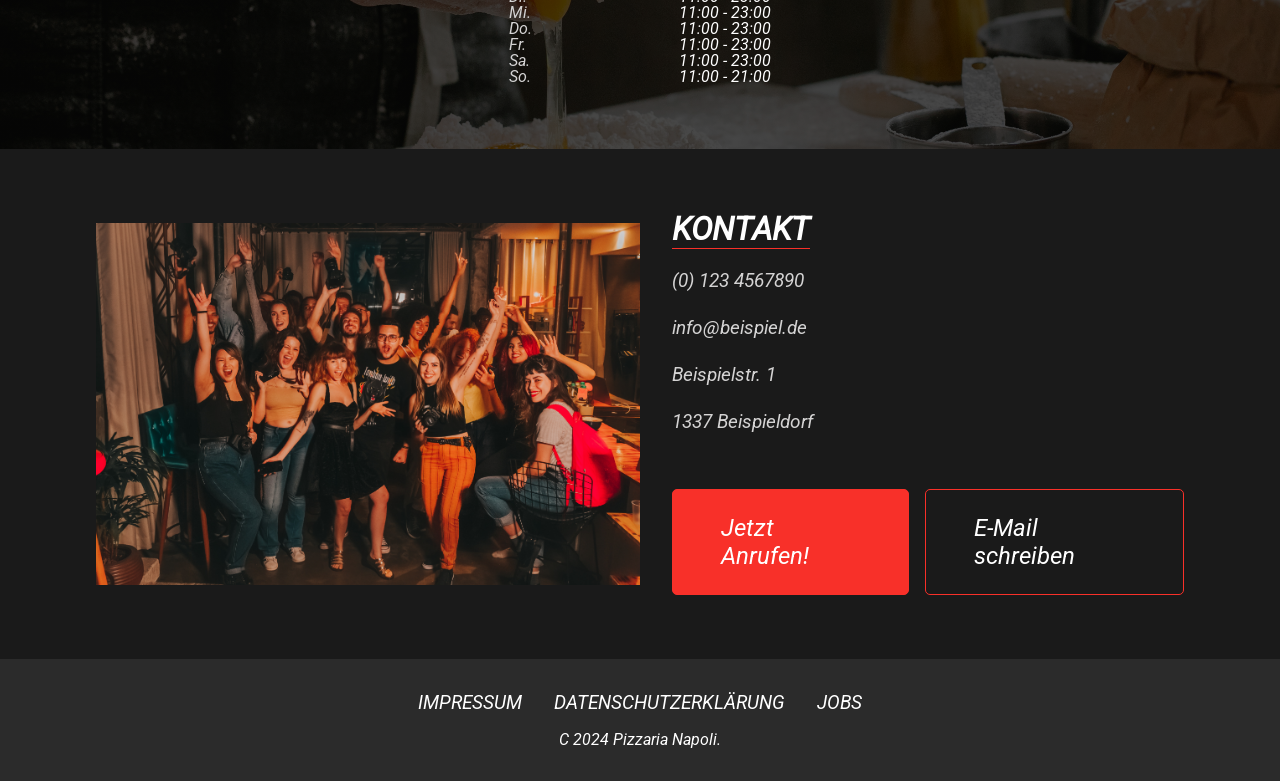
==== commit e8f0012e: "fixed btn-invert" ====
--- a/index.html
+++ b/index.html
@@ -46,8 +46,8 @@
           alt=""
         />
         <div class="about-images-small">
-          <img class="about-image" src="./img/about-2.jpg" alt="" />
-          <img class="about-image" src="./img/about-3.jpg" alt="" />
+          <img class="about-image" src="./img/about-2.jpg" />
+          <img class="about-image" src="./img/about-3.jpg" />
         </div>
       </div>
     </section>
--- a/style.css
+++ b/style.css
@@ -17,10 +17,7 @@
   font-style: normal;
 }
 
-.placeholder {
-  height: 100vh;
-}
-q * {
+* {
   margin: 0;
   padding: 0;
 }
@@ -104,11 +101,11 @@
 
 .btn-invert {
   display: inline-block;
-  padding: 1rem 2.5rem;
+  padding: 1rem 2rem;
   background-color: transparent;
   text-decoration: none;
   border-radius: 5px;
-  margin-top: 1rem;
+  margin-top: 2rem;
   border: 1px solid var(--primary-color);
   color: white;
 }
@@ -412,6 +409,7 @@
   .contact-action {
     flex-direction: row;
     gap: 1rem;
+    inline-size: fit-content;
   }
 
   .contact-detail {
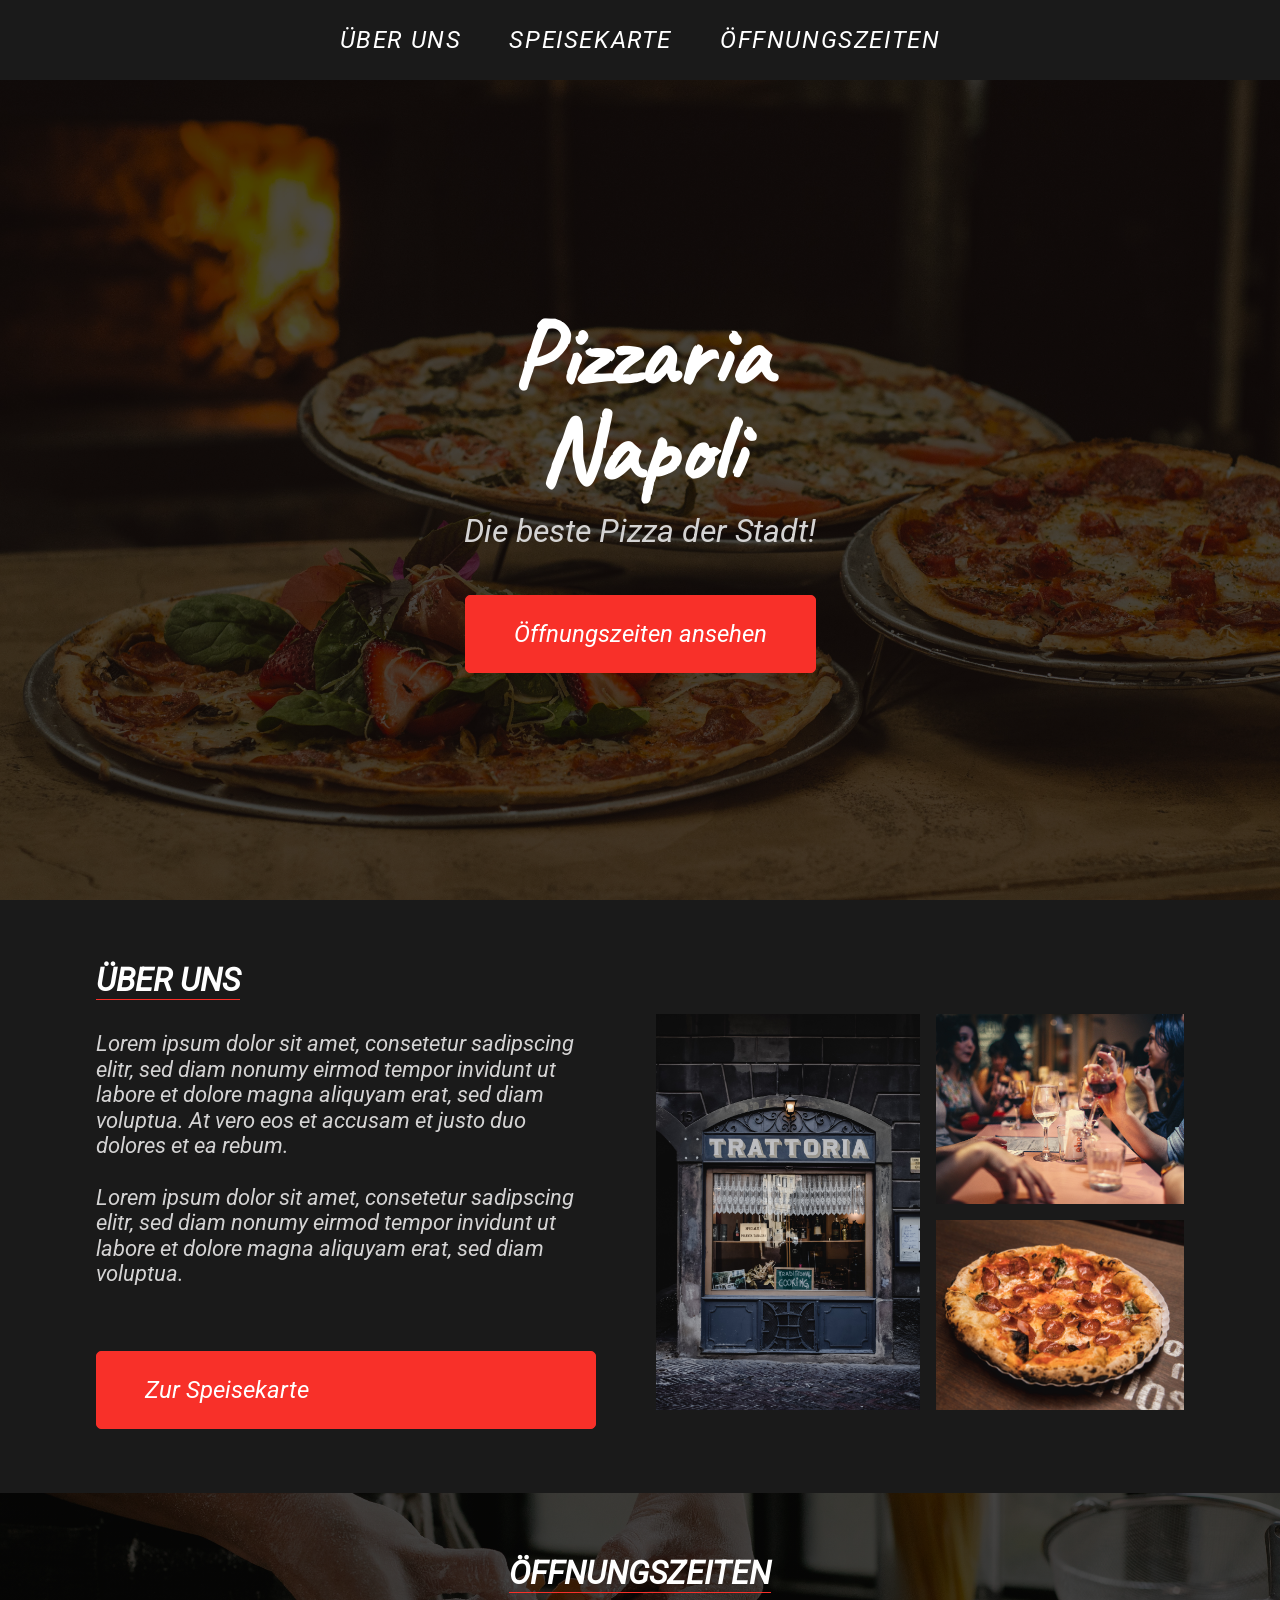
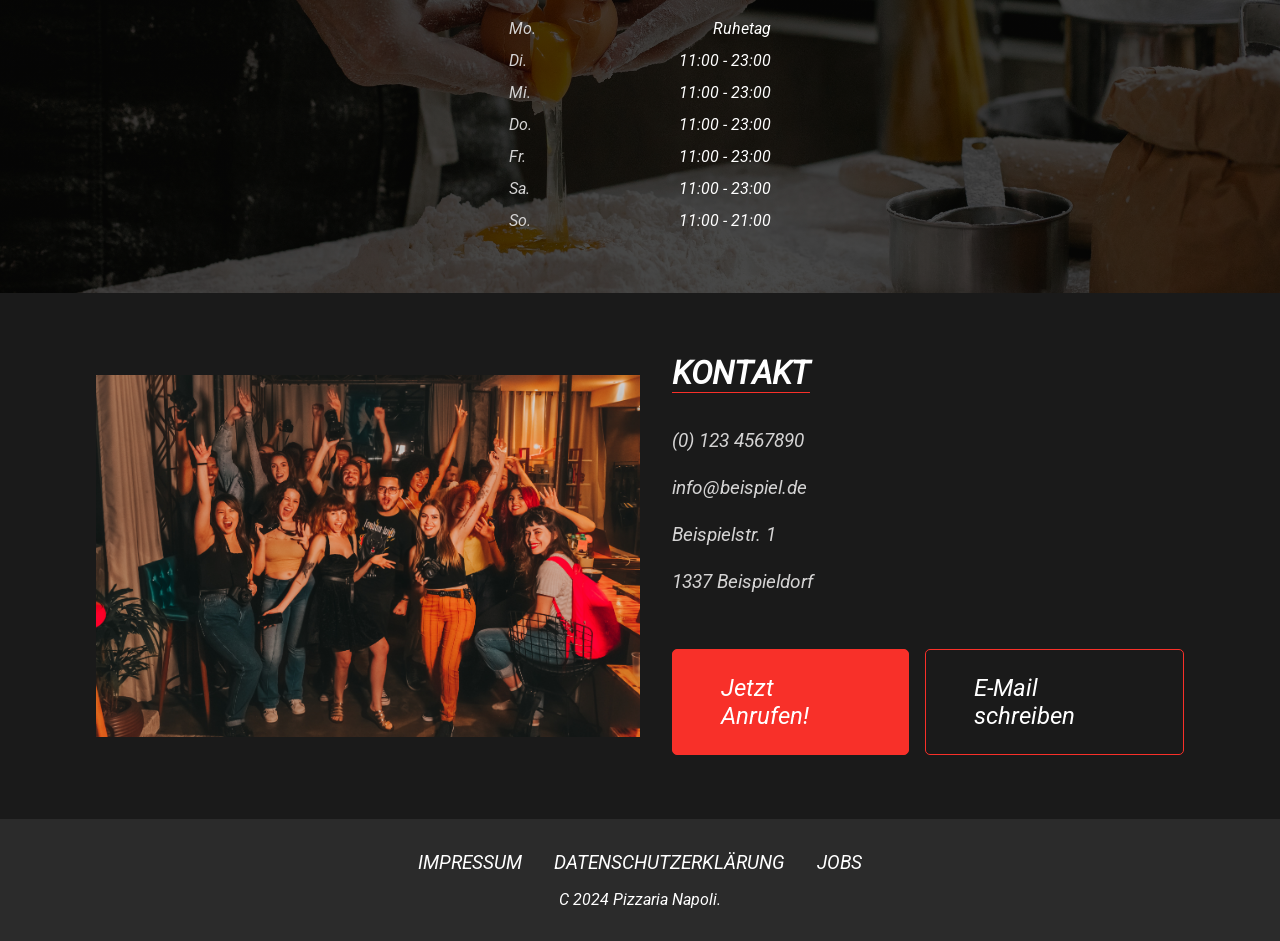
==== commit 63ba209b: "add speisekarte in index" ====
--- a/index.html
+++ b/index.html
@@ -10,7 +10,7 @@
   <body>
     <nav class="navbar">
       <a href="#about">ÜBER UNS</a>
-      <a href="">SPEISE<wbr />KARTE</a>
+      <a href="speisekarte.html">SPEISE<wbr />KARTE</a>
       <a href="#info">ÖFFNUNGS<wbr />ZEITEN</a>
     </nav>
     <section class="hero">
--- a/style.css
+++ b/style.css
@@ -124,6 +124,7 @@
   display: flex;
   flex-direction: column;
   align-items: left;
+  inline-size: fit-content;
 }
 .heading {
   text-decoration: underline;
@@ -189,6 +190,7 @@
   font-size: 2rem;
   line-height: 2rem;
   letter-spacing: 0, 2rem;
+  margin-bottom: 1rem;
 }
 
 .entry-plan {
@@ -199,6 +201,7 @@
 .entry-days {
   display: flex;
   justify-content: space-between;
+  margin-top: 1rem;
 }
 
 .days {
